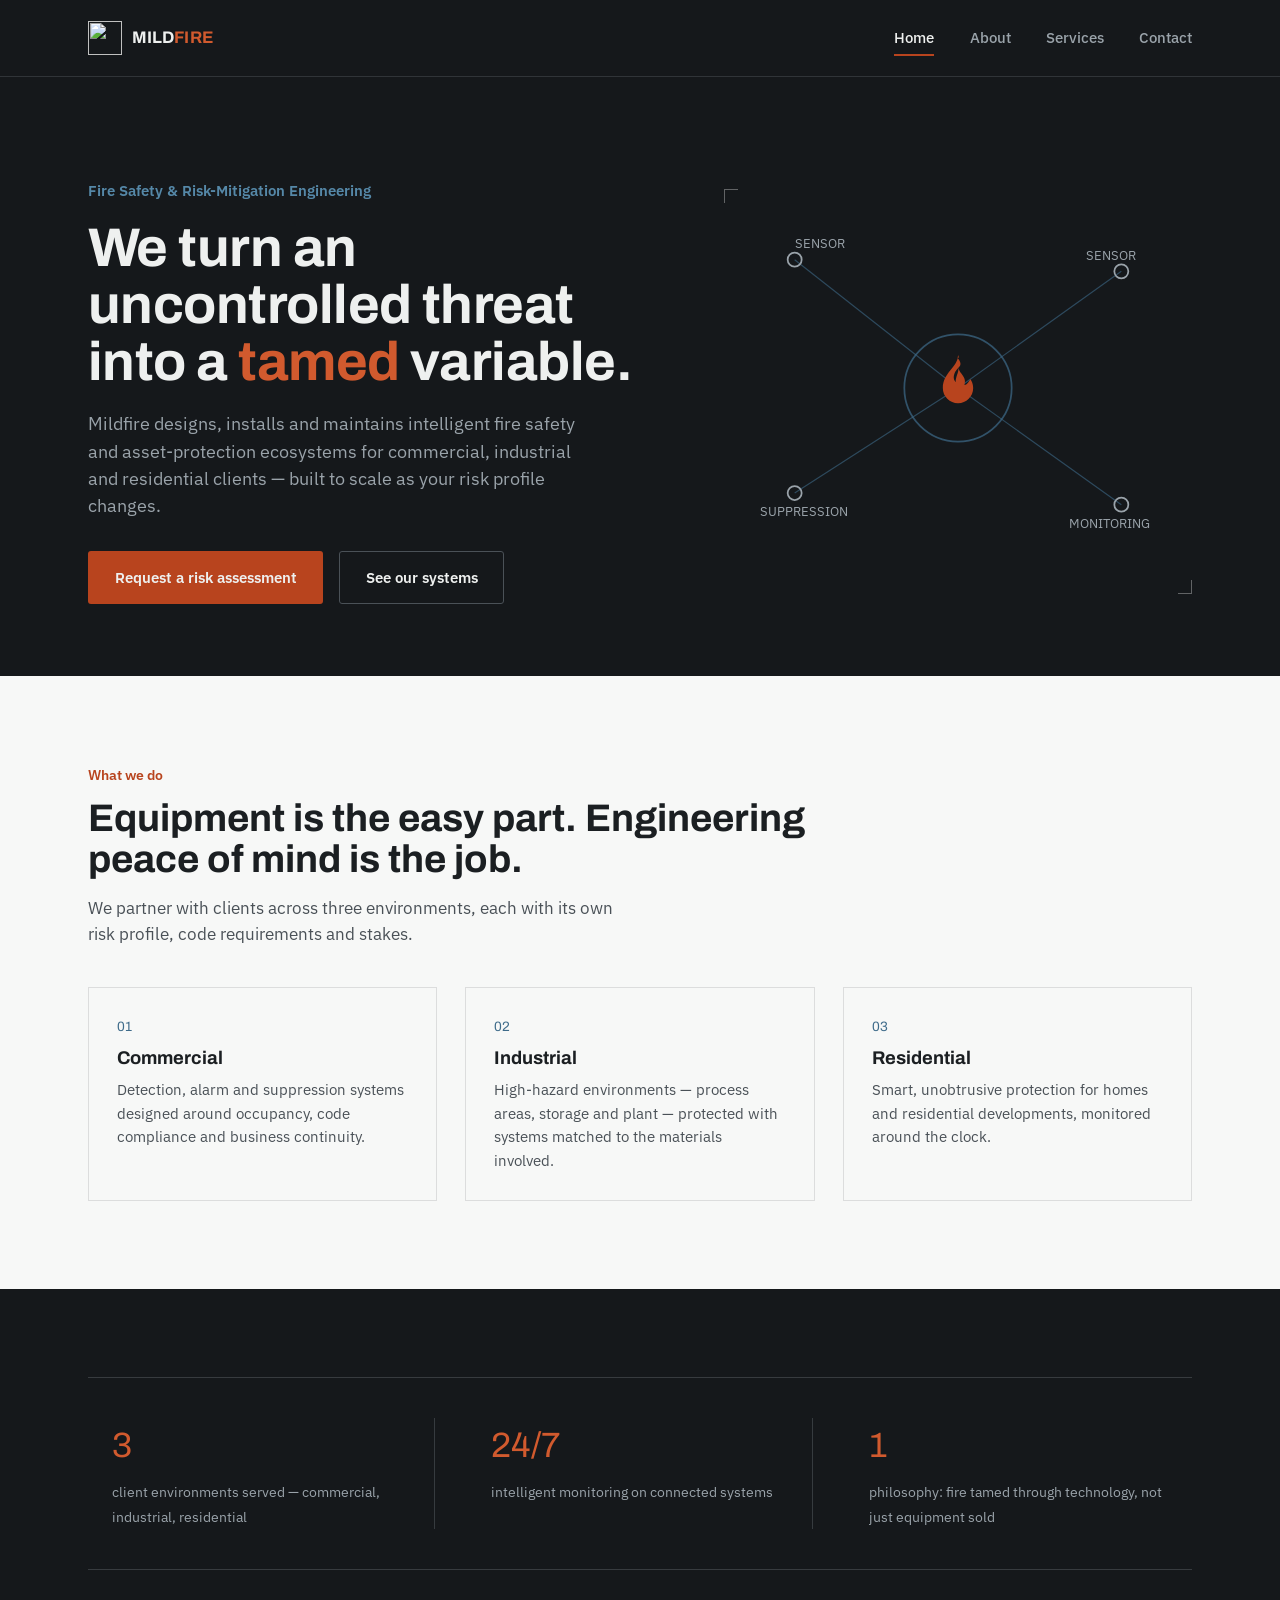
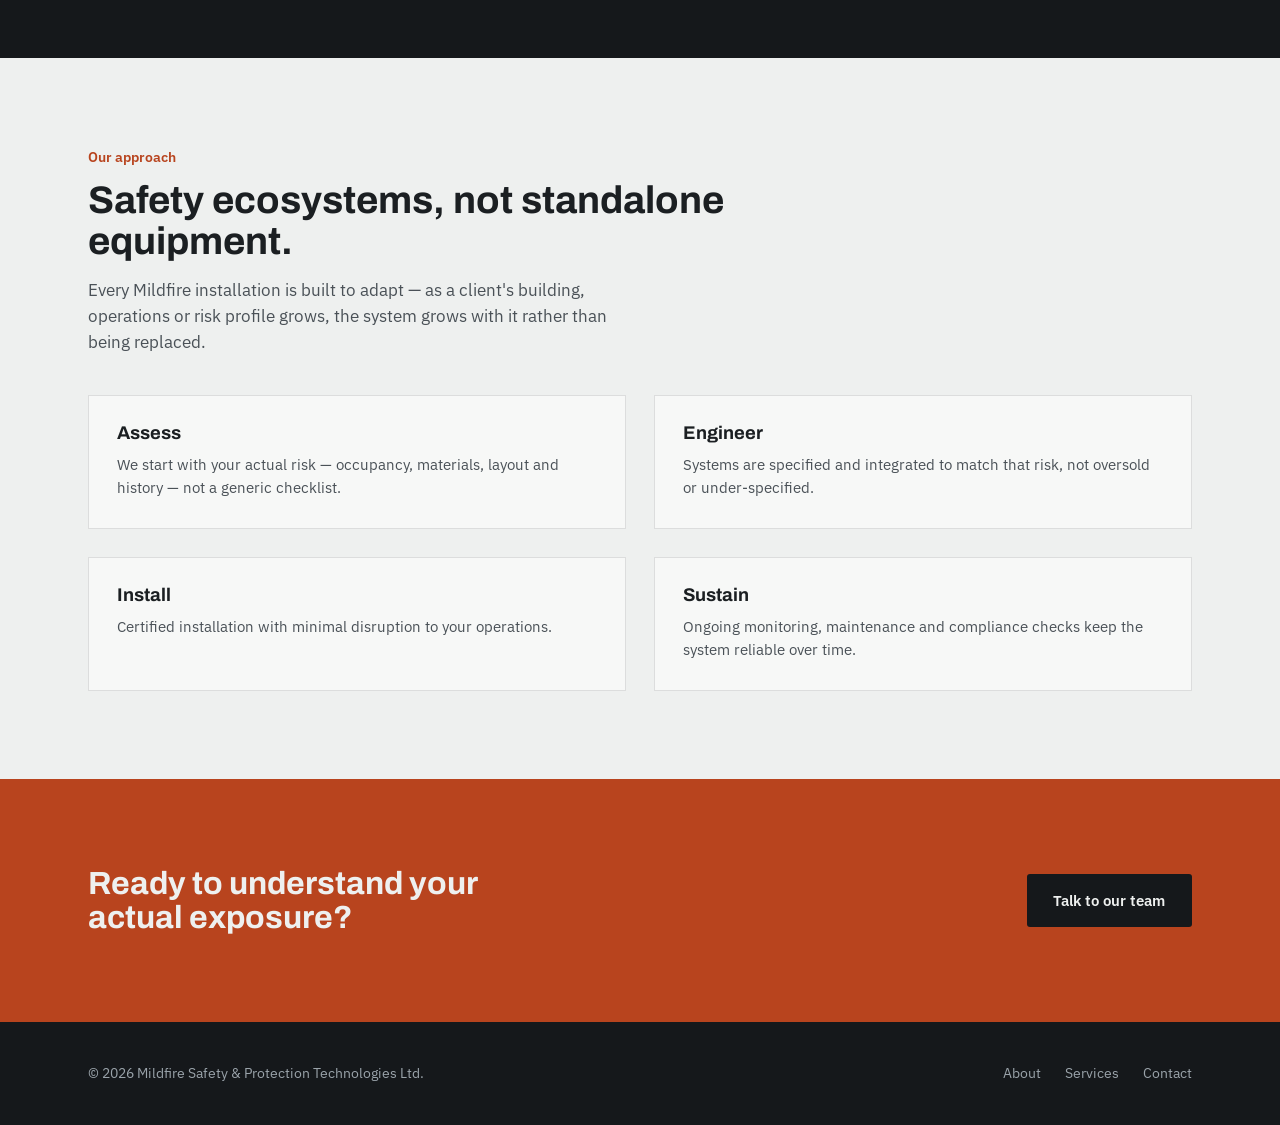
==== index.html @ b9a879fc "made log changes" ====
<!DOCTYPE html>
<html lang="en">
<head>
  <meta charset="UTF-8" />
  <meta name="viewport" content="width=device-width, initial-scale=1.0" />
  <title>Mildfire Safety &amp; Protection Technologies</title>
  <meta name="description" content="Mildfire engineers intelligent fire safety, asset protection and risk-mitigation systems for commercial, industrial and residential clients." />
  <link rel="preconnect" href="https://fonts.googleapis.com">
  <link rel="preconnect" href="https://fonts.gstatic.com" crossorigin>
  <link href="https://fonts.googleapis.com/css2?family=Archivo:wght@600;700;800&family=IBM+Plex+Sans:wght@400;500;600&display=swap" rel="stylesheet">
  <link rel="stylesheet" href="css/style.css" />
</head>
<body>

  <header class="site-header">
    <div class="container">
      <a href="index.html" class="brand">
        <img src="assets/images/logo.jpeg" alt="" class="brand-mark" />
        <span class="brand-name">MILD<span>FIRE</span></span>
      </a>
      <nav class="main-nav" aria-label="Primary">
        <ul>
          <li><a href="index.html" class="active">Home</a></li>
          <li><a href="about.html">About</a></li>
          <li><a href="services.html">Services</a></li>
          <li><a href="contact.html">Contact</a></li>
        </ul>
      </nav>
      <button class="nav-toggle" aria-label="Toggle menu" aria-expanded="false">☰</button>
    </div>
  </header>

  <main>
    <section class="hero">
      <div class="container">
        <div>
          <p class="hero-eyebrow">Fire Safety &amp; Risk-Mitigation Engineering</p>
          <h1>We turn an uncontrolled threat into a <em>tamed</em> variable.</h1>
          <p class="lede">Mildfire designs, installs and maintains intelligent fire safety and asset-protection ecosystems for commercial, industrial and residential clients — built to scale as your risk profile changes.</p>
          <div class="hero-actions">
            <a href="contact.html" class="btn btn-primary">Request a risk assessment</a>
            <a href="services.html" class="btn btn-ghost">See our systems</a>
          </div>
        </div>
        <div class="hero-art tick-frame">
          <svg viewBox="0 0 360 300" xmlns="http://www.w3.org/2000/svg">
            <g stroke="#3E6B8A" stroke-width="1" opacity="0.6" fill="none">
              <line x1="40" y1="40" x2="180" y2="150" />
              <line x1="320" y1="50" x2="180" y2="150" />
              <line x1="40" y1="240" x2="180" y2="150" />
              <line x1="320" y1="250" x2="180" y2="150" />
            </g>
            <g fill="none" stroke="#9AA3AA" stroke-width="1.5">
              <circle cx="40" cy="40" r="6" />
              <circle cx="320" cy="50" r="6" />
              <circle cx="40" cy="240" r="6" />
              <circle cx="320" cy="250" r="6" />
            </g>
            <circle cx="180" cy="150" r="46" stroke="#3E6B8A" stroke-width="1.5" fill="none" opacity="0.7" />
            <path d="M180 122c0 10-13 15-13 28a13 13 0 0 0 26 0c0-5-2.5-7.5-2.5-7.5s-2.5 5-5 5c2.5-7.5-5-10-5-15 0 5-2.5 7.5-2.5 12.5-2.5-2.5-2.5-7.5 2.5-12.5 2.5-2.5 2.5-5-2.5-10 2.5 2.5 2.5 2.5 2.5 0z" fill="#B8441E" />
            <text x="40" y="30" fill="#9AA3AA" font-family="IBM Plex Sans" font-size="11">SENSOR</text>
            <text x="290" y="40" fill="#9AA3AA" font-family="IBM Plex Sans" font-size="11">SENSOR</text>
            <text x="10" y="260" fill="#9AA3AA" font-family="IBM Plex Sans" font-size="11">SUPPRESSION</text>
            <text x="275" y="270" fill="#9AA3AA" font-family="IBM Plex Sans" font-size="11">MONITORING</text>
          </svg>
        </div>
      </div>
    </section>

    <section>
      <div class="container">
        <p class="section-label">What we do</p>
        <h2 class="section-heading">Equipment is the easy part. Engineering peace of mind is the job.</h2>
        <p class="section-intro">We partner with clients across three environments, each with its own risk profile, code requirements and stakes.</p>
        <div class="grid grid-3">
          <div class="card">
            <span class="index">01</span>
            <h3>Commercial</h3>
            <p>Detection, alarm and suppression systems designed around occupancy, code compliance and business continuity.</p>
          </div>
          <div class="card">
            <span class="index">02</span>
            <h3>Industrial</h3>
            <p>High-hazard environments — process areas, storage and plant — protected with systems matched to the materials involved.</p>
          </div>
          <div class="card">
            <span class="index">03</span>
            <h3>Residential</h3>
            <p>Smart, unobtrusive protection for homes and residential developments, monitored around the clock.</p>
          </div>
        </div>
      </div>
    </section>

    <section class="section-dark">
      <div class="container">
        <div class="stat-row">
          <div class="stat">
            <span class="stat-figure">3</span>
            <span class="stat-label">client environments served — commercial, industrial, residential</span>
          </div>
          <div class="stat">
            <span class="stat-figure">24/7</span>
            <span class="stat-label">intelligent monitoring on connected systems</span>
          </div>
          <div class="stat">
            <span class="stat-figure">1</span>
            <span class="stat-label">philosophy: fire tamed through technology, not just equipment sold</span>
          </div>
        </div>
      </div>
    </section>

    <section class="section-alt">
      <div class="container">
        <p class="section-label">Our approach</p>
        <h2 class="section-heading">Safety ecosystems, not standalone equipment.</h2>
        <p class="section-intro">Every Mildfire installation is built to adapt — as a client's building, operations or risk profile grows, the system grows with it rather than being replaced.</p>
        <div class="grid grid-2">
          <div class="card">
            <h3>Assess</h3>
            <p>We start with your actual risk — occupancy, materials, layout and history — not a generic checklist.</p>
          </div>
          <div class="card">
            <h3>Engineer</h3>
            <p>Systems are specified and integrated to match that risk, not oversold or under-specified.</p>
          </div>
          <div class="card">
            <h3>Install</h3>
            <p>Certified installation with minimal disruption to your operations.</p>
          </div>
          <div class="card">
            <h3>Sustain</h3>
            <p>Ongoing monitoring, maintenance and compliance checks keep the system reliable over time.</p>
          </div>
        </div>
      </div>
    </section>

    <section class="cta-band">
      <div class="container">
        <h2>Ready to understand your actual exposure?</h2>
        <a href="contact.html" class="btn btn-dark">Talk to our team</a>
      </div>
    </section>
  </main>

  <footer class="site-footer">
    <div class="container">
      <span>&copy; 2026 Mildfire Safety &amp; Protection Technologies Ltd.</span>
      <ul class="footer-links">
        <li><a href="about.html">About</a></li>
        <li><a href="services.html">Services</a></li>
        <li><a href="contact.html">Contact</a></li>
      </ul>
    </div>
  </footer>

  <script src="js/main.js"></script>
</body>
</html>
---- css/style.css ----
/* ==========================================================================
   Mildfire Safety & Protection Technologies — Design System
   ========================================================================== */

:root {
  --charcoal: #15181b;
  --charcoal-raised: #1c2023;
  --steel-white: #eef0ef;
  --paper: #f7f8f7;
  --ember: #b8441e;
  --ember-bright: #d15a2e;
  --signal: #3e6b8a;
  --signal-bright: #5588a8;
  --ash: #9aa3aa;
  --ash-dark: #4a5157;
  --ink: #1b1f22;

  --font-display: "Archivo", sans-serif;
  --font-body: "IBM Plex Sans", sans-serif;

  --gutter: clamp(1.25rem, 4vw, 3rem);
  --max-width: 1200px;
}

*, *::before, *::after { box-sizing: border-box; }
html { scroll-behavior: smooth; }

body {
  margin: 0;
  font-family: var(--font-body);
  background: var(--paper);
  color: var(--ink);
  line-height: 1.55;
  -webkit-font-smoothing: antialiased;
}

img { max-width: 100%; display: block; }
a { color: inherit; }

h1, h2, h3, h4 {
  font-family: var(--font-display);
  line-height: 1.05;
  margin: 0;
  font-weight: 700;
}

p { margin: 0 0 1rem; max-width: 62ch; }

.container {
  max-width: var(--max-width);
  margin: 0 auto;
  padding: 0 var(--gutter);
}

a:focus-visible, button:focus-visible, input:focus-visible, textarea:focus-visible {
  outline: 2px solid var(--signal);
  outline-offset: 3px;
}

@media (prefers-reduced-motion: reduce) {
  * { animation: none !important; transition: none !important; scroll-behavior: auto !important; }
}

/* Header / Nav */
.site-header {
  background: var(--charcoal);
  color: var(--steel-white);
  position: sticky;
  top: 0;
  z-index: 50;
  border-bottom: 1px solid rgba(154, 163, 170, 0.2);
}

.site-header .container {
  display: flex;
  align-items: center;
  justify-content: space-between;
  height: 76px;
}

.brand { display: flex; align-items: center; gap: 0.6rem; text-decoration: none; color: var(--steel-white); }
.brand-mark { width: 34px; height: 34px; flex-shrink: 0; }
.brand-name { font-family: var(--font-display); font-weight: 700; font-size: 1.05rem; letter-spacing: 0.01em; }
.brand-name span { color: var(--ember-bright); }

.main-nav ul { list-style: none; display: flex; gap: 2.2rem; margin: 0; padding: 0; }

.main-nav a {
  text-decoration: none;
  color: var(--ash);
  font-size: 0.95rem;
  font-weight: 500;
  padding: 0.4rem 0;
  border-bottom: 2px solid transparent;
  transition: color 0.15s ease, border-color 0.15s ease;
}

.main-nav a:hover, .main-nav a.active { color: var(--steel-white); border-bottom-color: var(--ember); }

.nav-toggle {
  display: none;
  background: none;
  border: 1px solid var(--ash);
  border-radius: 4px;
  color: var(--steel-white);
  padding: 0.4rem 0.6rem;
  font-size: 1rem;
}

@media (max-width: 760px) {
  .main-nav {
    display: none;
    position: absolute;
    top: 76px;
    left: 0;
    right: 0;
    background: var(--charcoal);
    border-bottom: 1px solid rgba(154, 163, 170, 0.2);
  }
  .main-nav.open { display: block; }
  .main-nav ul { flex-direction: column; gap: 0; padding: 0.5rem var(--gutter) 1.25rem; }
  .main-nav a { display: block; padding: 0.75rem 0; }
  .nav-toggle { display: inline-flex; }
}

/* Tick-mark frame */
.tick-frame { position: relative; }
.tick-frame::before, .tick-frame::after {
  content: "";
  position: absolute;
  width: 14px;
  height: 14px;
  border: 1px solid currentColor;
  opacity: 0.35;
}
.tick-frame::before { top: 0; left: 0; border-right: none; border-bottom: none; }
.tick-frame::after { bottom: 0; right: 0; border-left: none; border-top: none; }

/* Hero */
.hero {
  background: var(--charcoal);
  color: var(--steel-white);
  padding: clamp(3rem, 8vw, 6.5rem) 0 clamp(2.5rem, 6vw, 4.5rem);
  overflow: hidden;
}

.hero .container {
  display: grid;
  grid-template-columns: 1.1fr 0.9fr;
  gap: clamp(2rem, 5vw, 4rem);
  align-items: center;
}

@media (max-width: 900px) {
  .hero .container { grid-template-columns: 1fr; }
}

.hero-eyebrow { color: var(--signal-bright); font-size: 0.95rem; font-weight: 600; margin-bottom: 1rem; }
.hero h1 { font-size: clamp(2.2rem, 5vw, 3.4rem); letter-spacing: -0.01em; margin-bottom: 1.25rem; }
.hero h1 em { font-style: normal; color: var(--ember-bright); }
.hero p.lede { color: var(--ash); font-size: 1.1rem; max-width: 46ch; margin-bottom: 2rem; }
.hero-actions { display: flex; gap: 1rem; flex-wrap: wrap; }
.hero-art { color: var(--steel-white); padding: 1.5rem; }

/* Buttons */
.btn {
  display: inline-block;
  font-family: var(--font-body);
  font-weight: 600;
  font-size: 0.95rem;
  padding: 0.85rem 1.6rem;
  border-radius: 3px;
  text-decoration: none;
  border: 1px solid transparent;
  cursor: pointer;
  transition: background 0.15s ease, color 0.15s ease, border-color 0.15s ease;
}

.btn-primary { background: var(--ember); color: var(--steel-white); }
.btn-primary:hover { background: var(--ember-bright); }
.btn-ghost { background: transparent; color: var(--steel-white); border-color: var(--ash-dark); }
.btn-ghost:hover { border-color: var(--steel-white); }
.btn-dark { background: var(--charcoal); color: var(--steel-white); }
.btn-dark:hover { background: var(--charcoal-raised); }

/* Sections */
section { padding: clamp(3rem, 7vw, 5.5rem) 0; }
.section-label { font-size: 0.9rem; font-weight: 600; color: var(--ember); margin-bottom: 0.75rem; }
.section-heading { font-size: clamp(1.7rem, 3.5vw, 2.4rem); max-width: 34ch; margin-bottom: 1rem; }
.section-intro { color: var(--ash-dark); font-size: 1.05rem; max-width: 55ch; margin-bottom: 2.5rem; }
.section-alt { background: var(--steel-white); }
.section-dark { background: var(--charcoal); color: var(--steel-white); }
.section-dark .section-intro { color: var(--ash); }

.grid { display: grid; gap: 1.75rem; }
.grid-3 { grid-template-columns: repeat(3, 1fr); }
.grid-2 { grid-template-columns: repeat(2, 1fr); }

@media (max-width: 860px) {
  .grid-3, .grid-2 { grid-template-columns: 1fr; }
}

.card { padding: 1.75rem; border: 1px solid rgba(27, 31, 34, 0.12); background: var(--paper); }
.section-dark .card { border-color: rgba(238, 240, 239, 0.15); background: var(--charcoal-raised); }
.card .index { font-family: var(--font-display); font-size: 0.85rem; color: var(--signal); margin-bottom: 0.75rem; display: block; }
.card h3 { font-size: 1.15rem; margin-bottom: 0.6rem; }
.card p { color: var(--ash-dark); font-size: 0.95rem; margin-bottom: 0; }
.section-dark .card p { color: var(--ash); }

/* Stat row */
.stat-row {
  display: grid;
  grid-template-columns: repeat(3, 1fr);
  gap: 2rem;
  border-top: 1px solid rgba(154, 163, 170, 0.25);
  border-bottom: 1px solid rgba(154, 163, 170, 0.25);
  padding: 2.5rem 0;
}

@media (max-width: 700px) {
  .stat-row { grid-template-columns: 1fr; gap: 1.5rem; }
}

.stat { padding: 0 1.5rem; }
.stat:not(:last-child) { border-right: 1px solid rgba(154, 163, 170, 0.25); }

@media (max-width: 700px) {
  .stat:not(:last-child) { border-right: none; border-bottom: 1px solid rgba(154, 163, 170, 0.25); padding-bottom: 1.5rem; }
}

.stat-figure { font-family: var(--font-display); font-size: 2.2rem; color: var(--ember-bright); display: block; margin-bottom: 0.4rem; }
.stat-label { color: var(--ash); font-size: 0.9rem; }

/* Page header */
.page-header { background: var(--charcoal); color: var(--steel-white); padding: clamp(2.5rem, 6vw, 4rem) 0 clamp(2rem, 4vw, 3rem); }
.page-header .section-label { color: var(--signal-bright); }
.page-header h1 { font-size: clamp(2rem, 4.5vw, 3rem); max-width: 20ch; }

/* Steps */
.steps { list-style: none; margin: 0; padding: 0; counter-reset: step; }
.steps li {
  counter-increment: step;
  display: grid;
  grid-template-columns: 3rem 1fr;
  gap: 1.25rem;
  padding: 1.5rem 0;
  border-top: 1px solid rgba(27, 31, 34, 0.12);
}
.steps li::before { content: counter(step, decimal-leading-zero); font-family: var(--font-display); font-size: 1.1rem; color: var(--ember); }
.steps li h3 { font-size: 1.1rem; margin-bottom: 0.4rem; }
.steps li p { color: var(--ash-dark); margin-bottom: 0; }

/* Values */
.value-item { border-left: 2px solid var(--ember); padding-left: 1.25rem; }
.value-item h3 { font-size: 1.05rem; margin-bottom: 0.5rem; }
.value-item p { color: var(--ash-dark); font-size: 0.95rem; }

/* CTA band */
.cta-band { background: var(--ember); color: var(--steel-white); text-align: left; }
.cta-band .container { display: flex; align-items: center; justify-content: space-between; gap: 2rem; flex-wrap: wrap; }
.cta-band h2 { font-size: clamp(1.5rem, 3vw, 2rem); max-width: 24ch; }
.cta-band .btn-dark { flex-shrink: 0; }

/* Contact page */
.contact-layout { display: grid; grid-template-columns: 1fr 1fr; gap: clamp(2rem, 5vw, 4rem); }

@media (max-width: 860px) {
  .contact-layout { grid-template-columns: 1fr; }
}

.contact-details dl { margin: 0; }
.contact-details dt { font-family: var(--font-display); font-size: 0.85rem; color: var(--ember); margin-top: 1.5rem; }
.contact-details dt:first-child { margin-top: 0; }
.contact-details dd { margin: 0.35rem 0 0; color: var(--ink); }

.form-field { margin-bottom: 1.25rem; }
.form-field label { display: block; font-size: 0.9rem; font-weight: 600; margin-bottom: 0.4rem; }

.form-field input, .form-field select, .form-field textarea {
  width: 100%;
  padding: 0.75rem 0.9rem;
  border: 1px solid rgba(27, 31, 34, 0.25);
  background: var(--paper);
  font-family: var(--font-body);
  font-size: 0.95rem;
  color: var(--ink);
}

.form-field textarea { min-height: 130px; resize: vertical; }
.form-note { font-size: 0.85rem; color: var(--ash-dark); margin-top: 0.75rem; }

/* Footer */
.site-footer { background: var(--charcoal); color: var(--ash); padding: 2.5rem 0; font-size: 0.9rem; }
.site-footer .container { display: flex; justify-content: space-between; align-items: center; flex-wrap: wrap; gap: 1rem; }
.site-footer a { color: var(--ash); text-decoration: none; }
.site-footer a:hover { color: var(--steel-white); }
.footer-links { display: flex; gap: 1.5rem; list-style: none; margin: 0; padding: 0; }
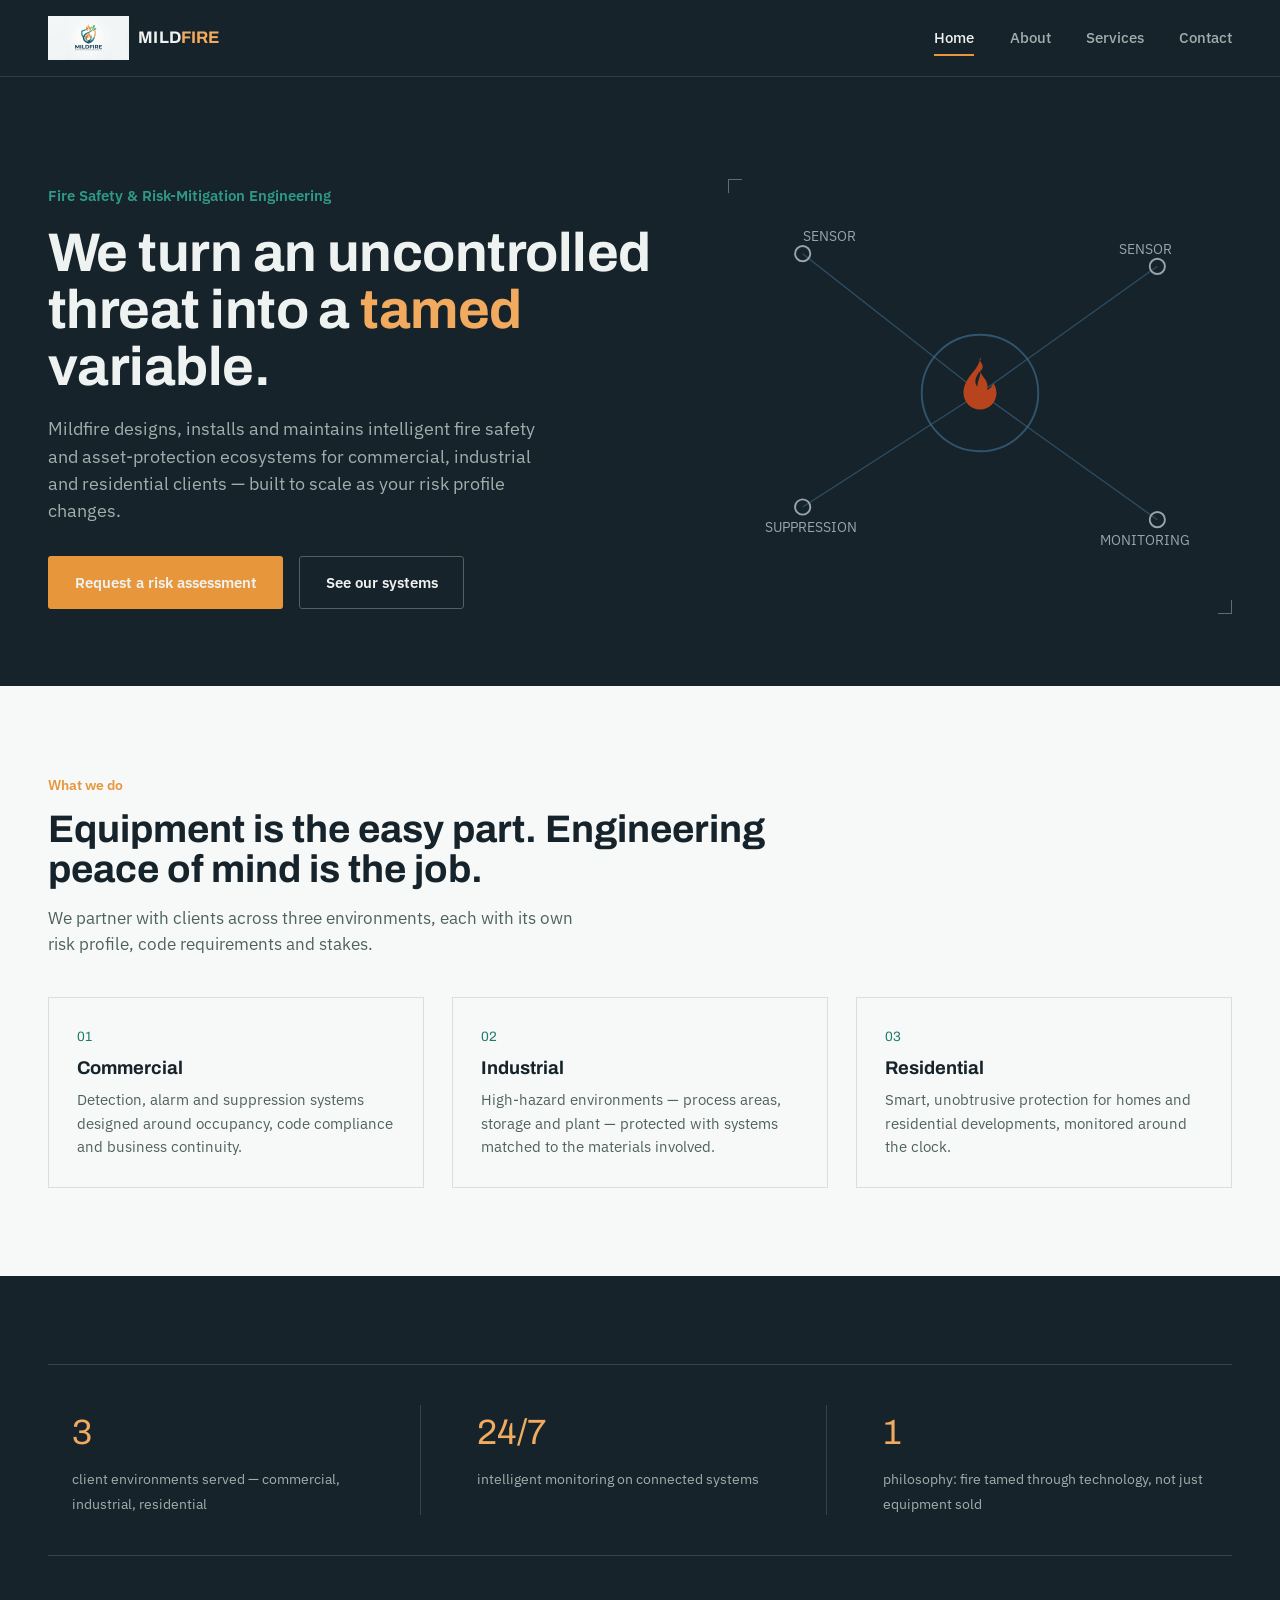
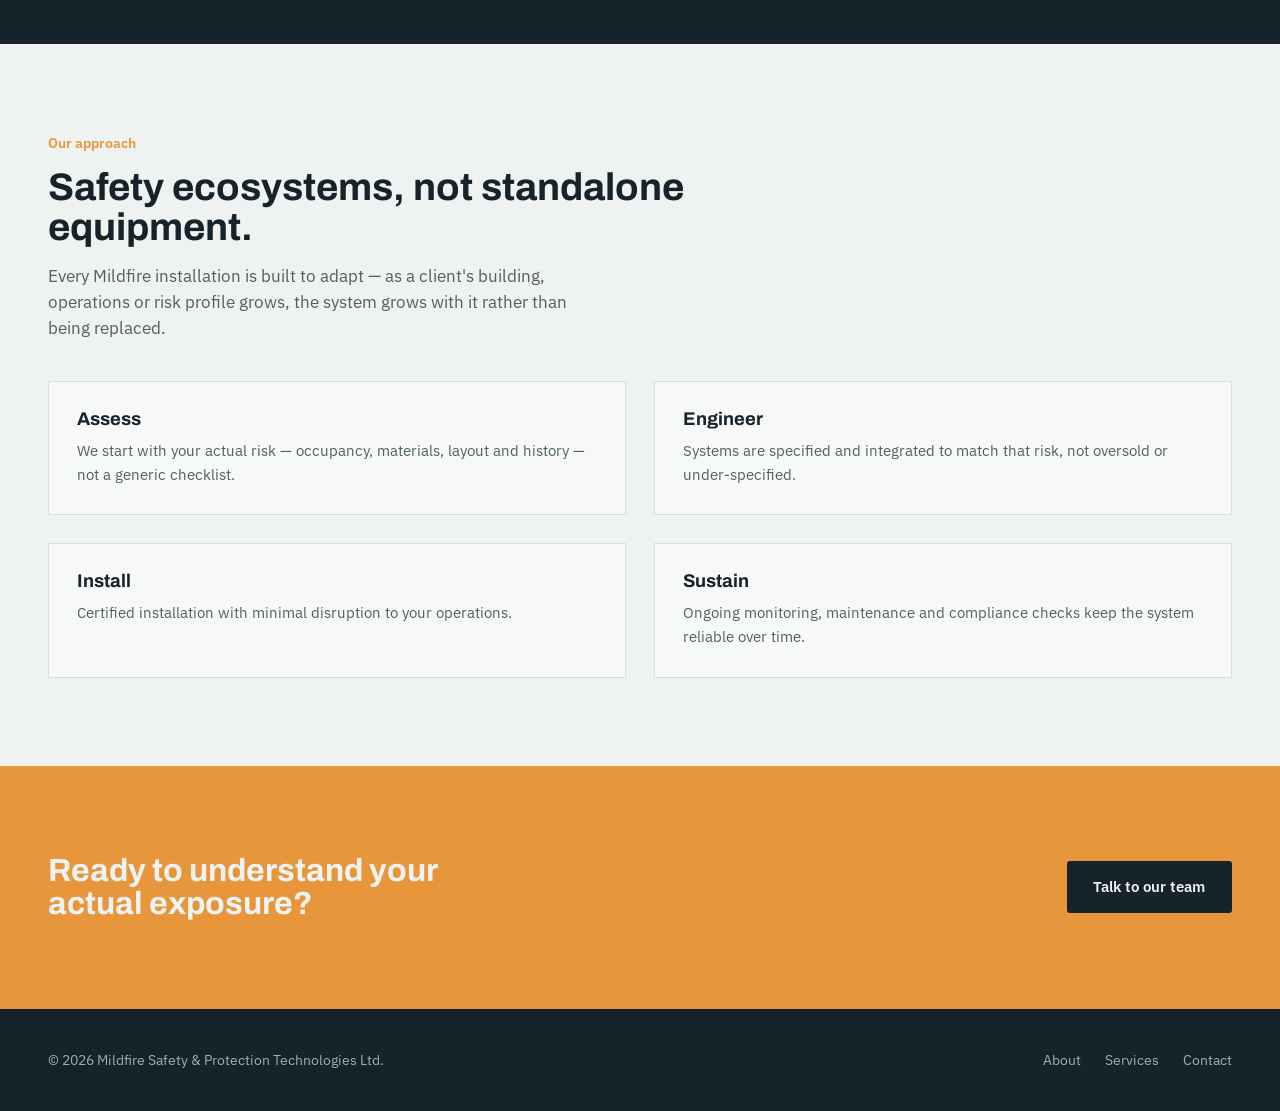
==== commit dfa31d50: "Fix logo" ====
--- a/index.html
+++ b/index.html
@@ -15,7 +15,7 @@
   <header class="site-header">
     <div class="container">
       <a href="index.html" class="brand">
-        <img src="assets/images/logo.jpeg" alt="" class="brand-mark" />
+        <img src="assets/logo.jpeg" alt="" class="brand-mark" />
         <span class="brand-name">MILD<span>FIRE</span></span>
       </a>
       <nav class="main-nav" aria-label="Primary">
--- a/css/style.css
+++ b/css/style.css
@@ -3,23 +3,23 @@
    ========================================================================== */
 
 :root {
-  --charcoal: #15181b;
-  --charcoal-raised: #1c2023;
-  --steel-white: #eef0ef;
-  --paper: #f7f8f7;
-  --ember: #b8441e;
-  --ember-bright: #d15a2e;
-  --signal: #3e6b8a;
-  --signal-bright: #5588a8;
-  --ash: #9aa3aa;
-  --ash-dark: #4a5157;
-  --ink: #1b1f22;
+   --charcoal: #16232b;
+  --charcoal-raised: #1e2f38;
+  --steel-white: #eef2f0;
+  --paper: #f7f9f8;
+  --ember: #e8963c;
+  --ember-bright: #f2ab5e;
+  --signal: #1f7a6c;
+  --signal-bright: #2f9987;
+  --ash: #9fb0ac;
+  --ash-dark: #4f625d;
+  --ink: #16232b;
 
   --font-display: "Archivo", sans-serif;
   --font-body: "IBM Plex Sans", sans-serif;
 
   --gutter: clamp(1.25rem, 4vw, 3rem);
-  --max-width: 1200px;
+
 }
 
 *, *::before, *::after { box-sizing: border-box; }
@@ -79,7 +79,7 @@
 }
 
 .brand { display: flex; align-items: center; gap: 0.6rem; text-decoration: none; color: var(--steel-white); }
-.brand-mark { width: 34px; height: 34px; flex-shrink: 0; }
+.brand-mark { width: auto; height: 44px; flex-shrink: 0; }
 .brand-name { font-family: var(--font-display); font-weight: 700; font-size: 1.05rem; letter-spacing: 0.01em; }
 .brand-name span { color: var(--ember-bright); }
 
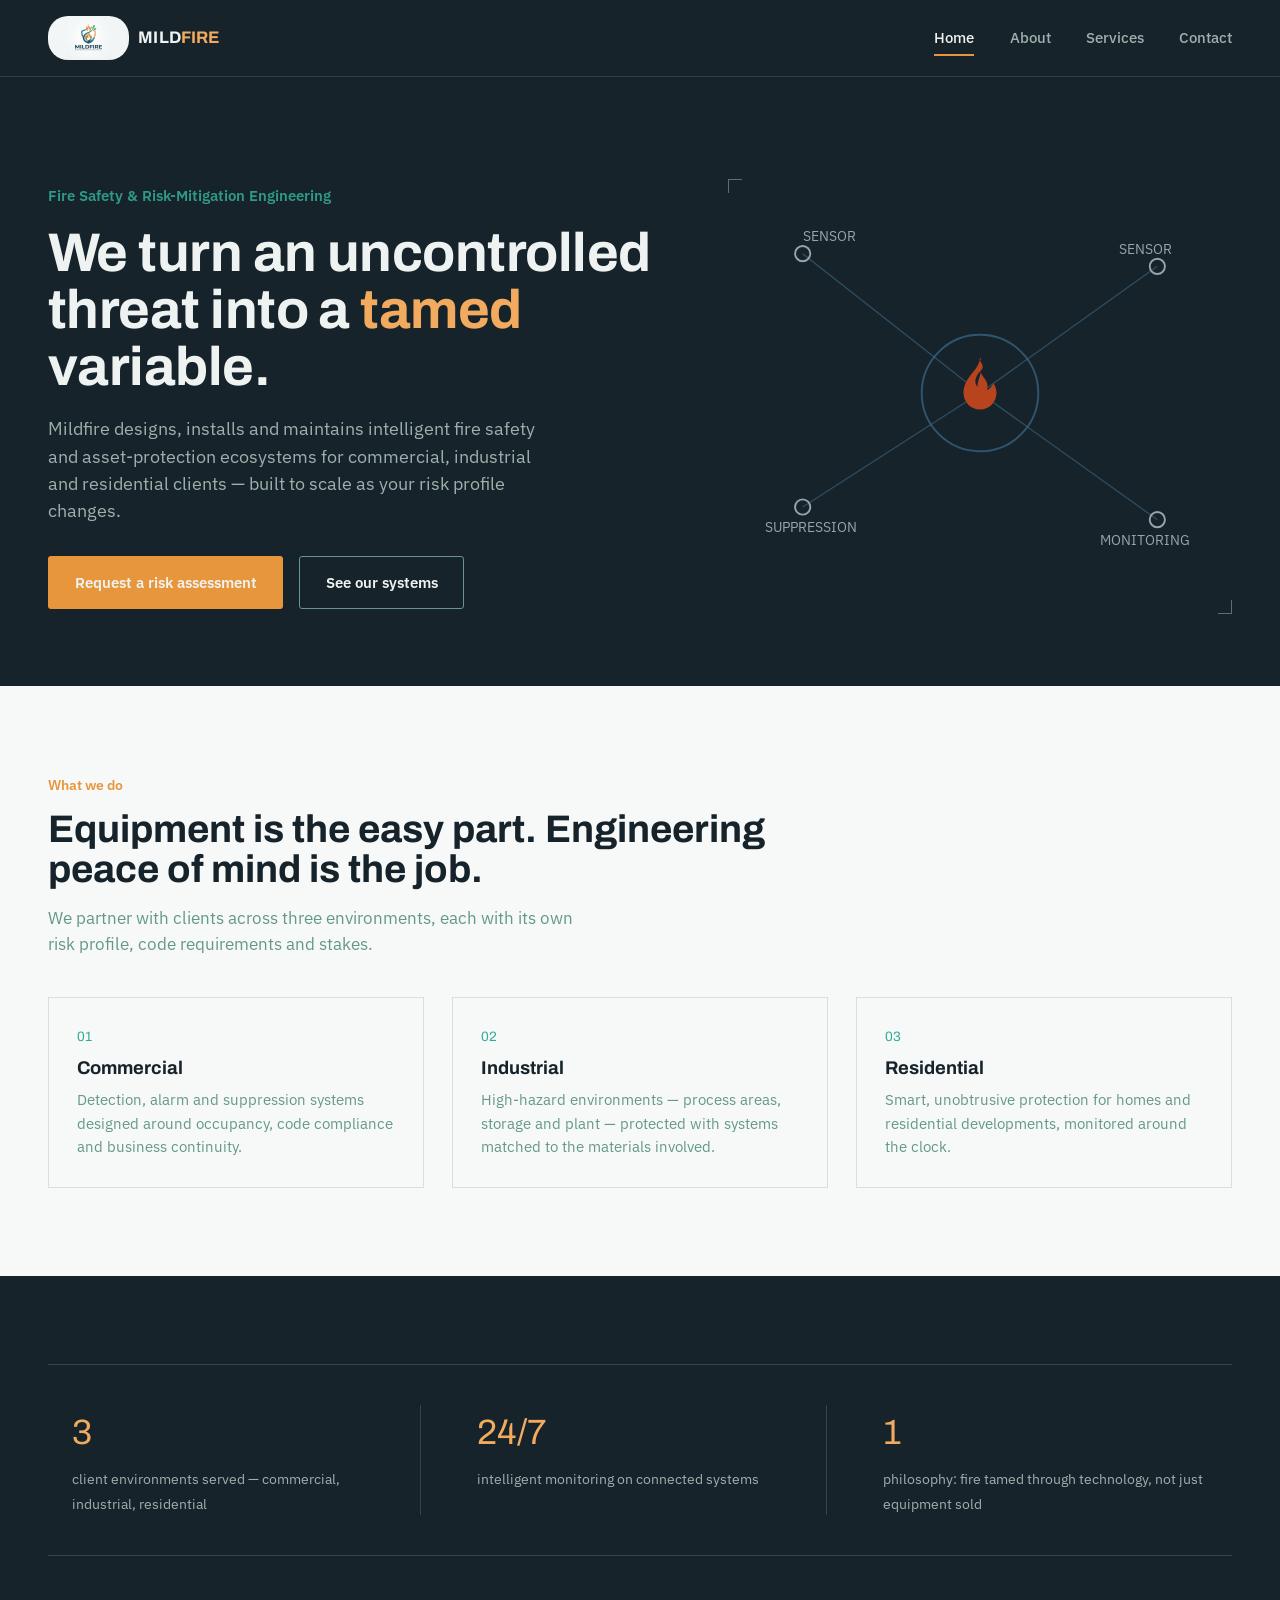
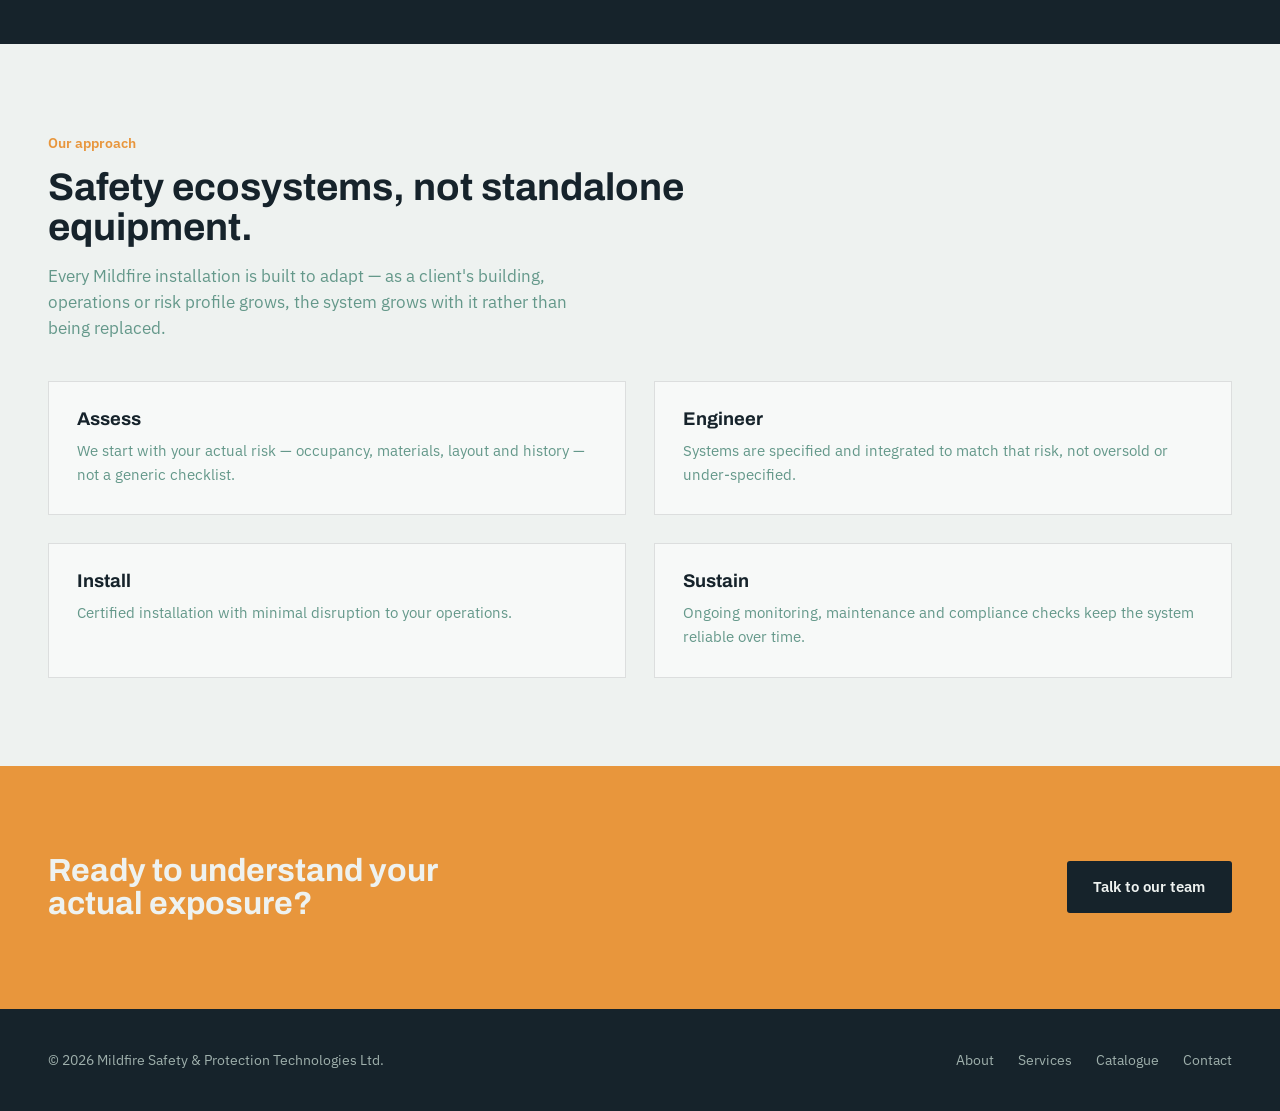
==== commit bf5c4e40: "Fix logo boarder" ====
--- a/index.html
+++ b/index.html
@@ -151,6 +151,7 @@
       <ul class="footer-links">
         <li><a href="about.html">About</a></li>
         <li><a href="services.html">Services</a></li>
+      <li><a href="catalogue.html">Catalogue</a></li>
         <li><a href="contact.html">Contact</a></li>
       </ul>
     </div>
--- a/css/style.css
+++ b/css/style.css
@@ -9,10 +9,10 @@
   --paper: #f7f9f8;
   --ember: #e8963c;
   --ember-bright: #f2ab5e;
-  --signal: #1f7a6c;
+  --signal: #32a997;
   --signal-bright: #2f9987;
   --ash: #9fb0ac;
-  --ash-dark: #4f625d;
+  --ash-dark: #64988a;
   --ink: #16232b;
 
   --font-display: "Archivo", sans-serif;
@@ -79,7 +79,7 @@
 }
 
 .brand { display: flex; align-items: center; gap: 0.6rem; text-decoration: none; color: var(--steel-white); }
-.brand-mark { width: auto; height: 44px; flex-shrink: 0; }
+.brand-mark { width: auto; height: 44px; flex-shrink: 0; border-radius: 20px; }
 .brand-name { font-family: var(--font-display); font-weight: 700; font-size: 1.05rem; letter-spacing: 0.01em; }
 .brand-name span { color: var(--ember-bright); }
 
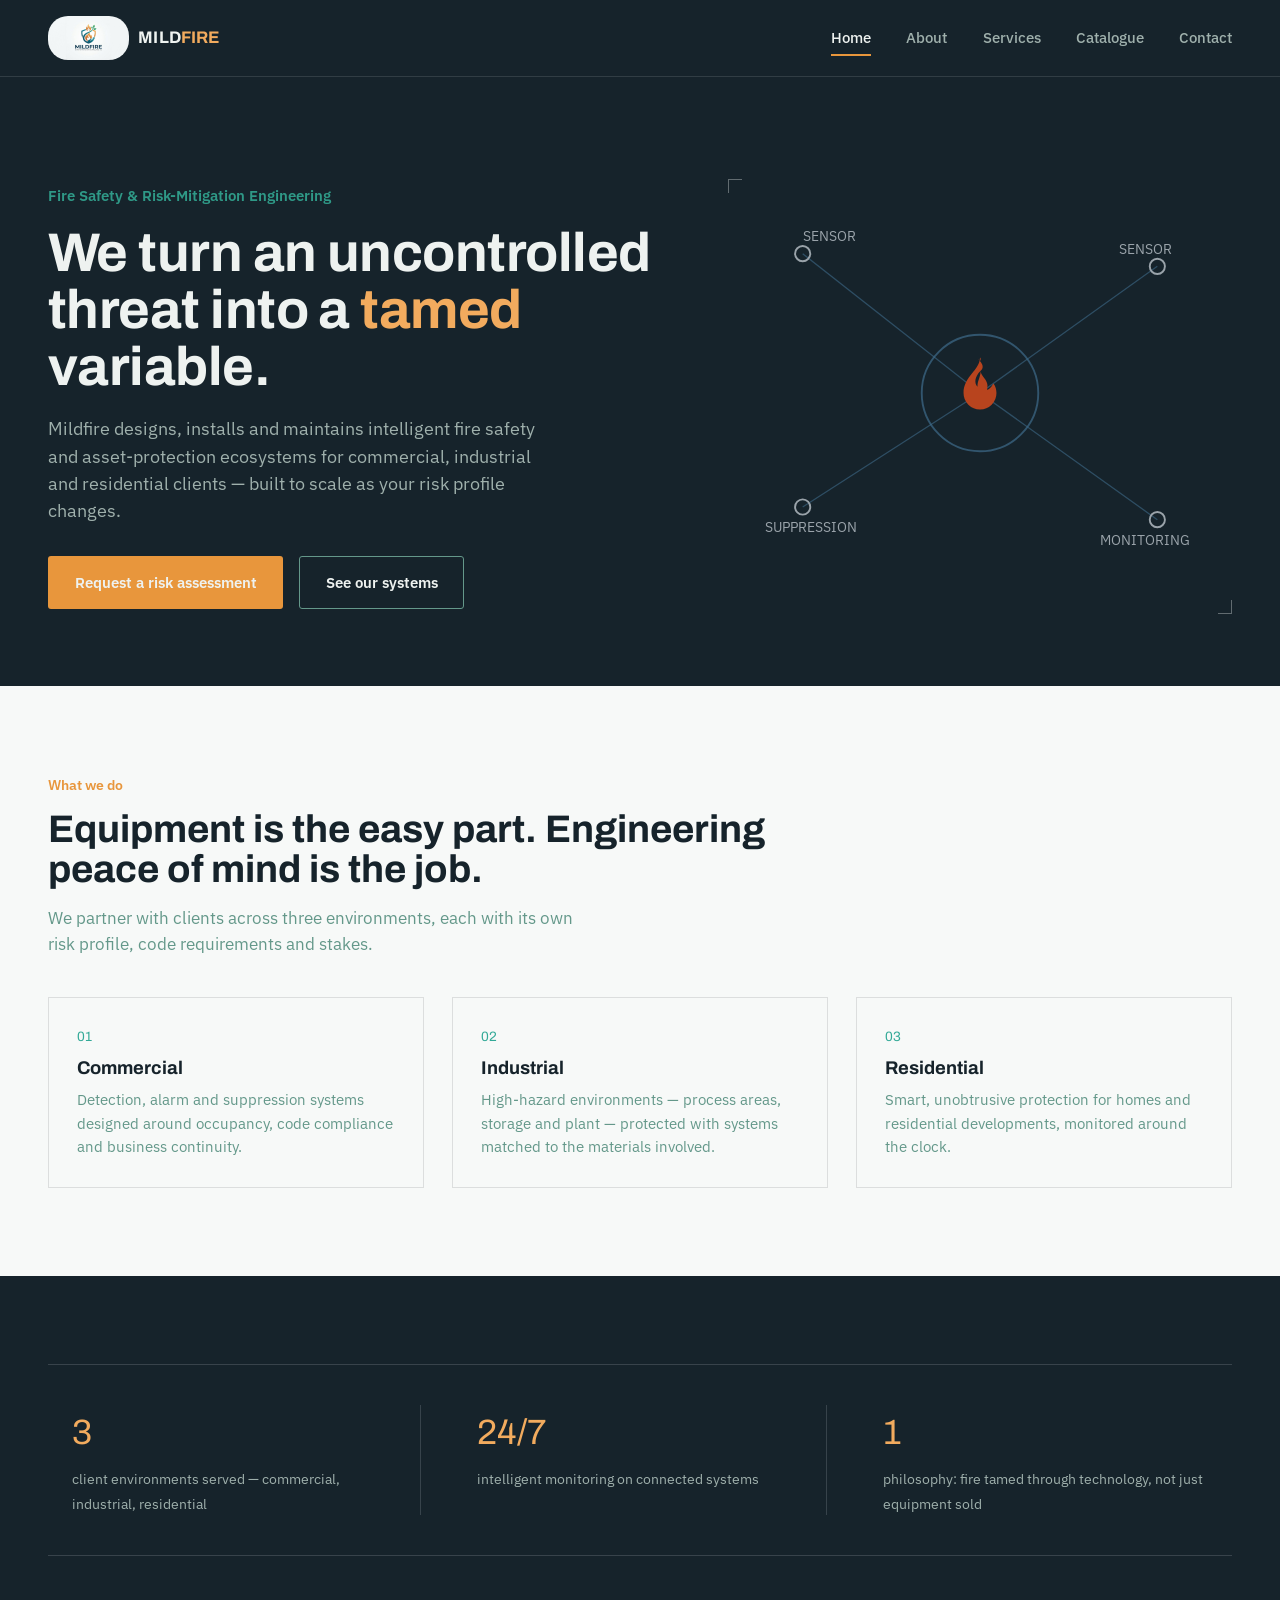
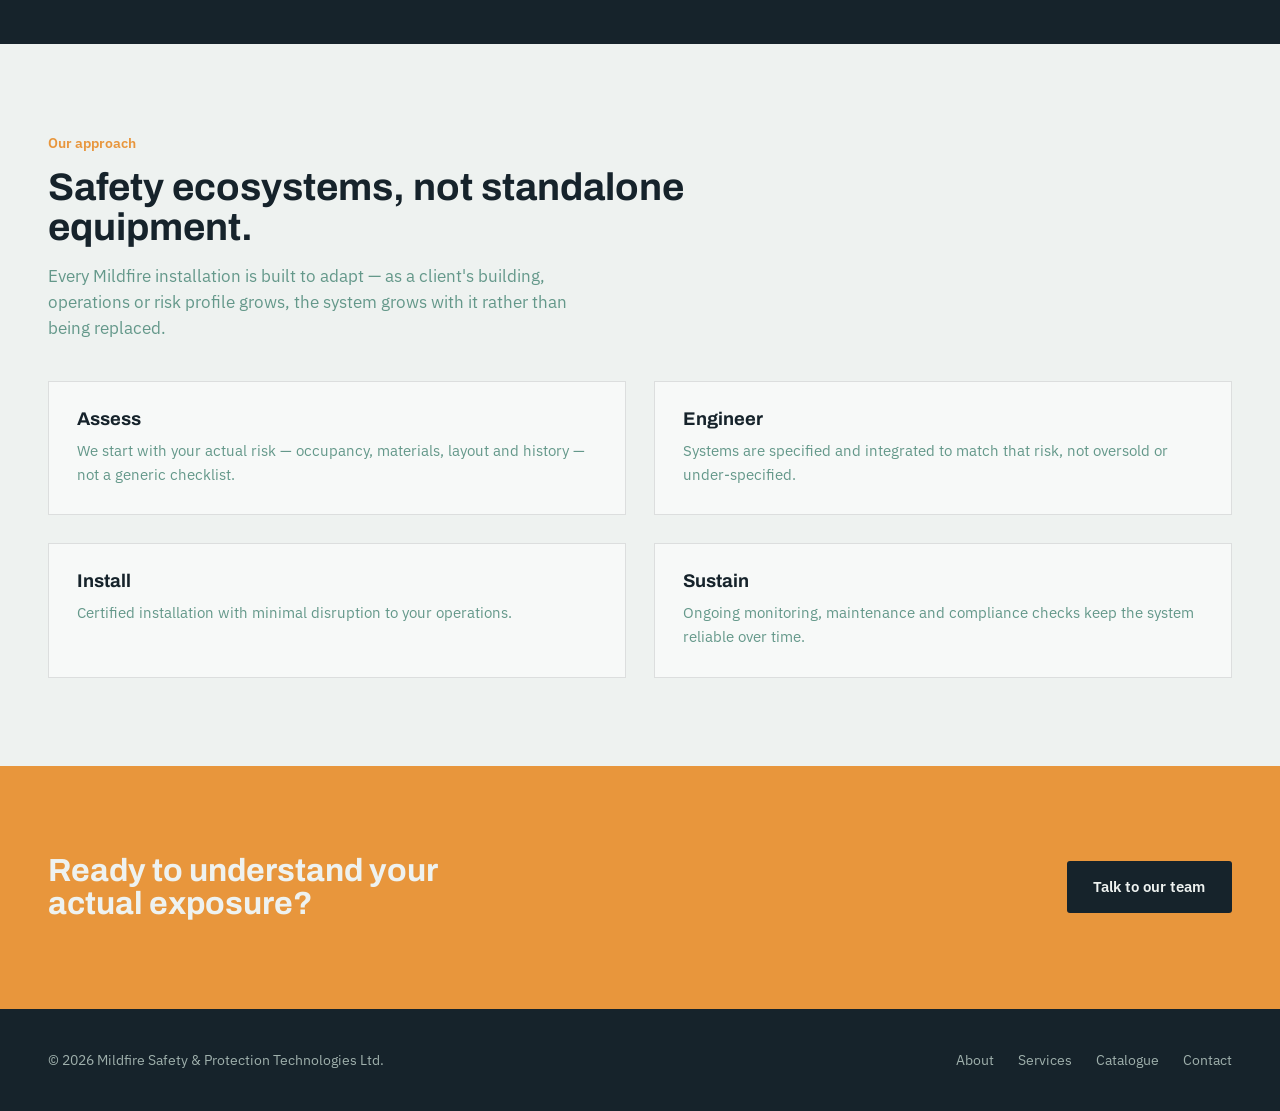
==== commit 6cced9b0: "added a catalogue page" ====
--- a/index.html
+++ b/index.html
@@ -23,6 +23,7 @@
           <li><a href="index.html" class="active">Home</a></li>
           <li><a href="about.html">About</a></li>
           <li><a href="services.html">Services</a></li>
+          <li><a href="catalogue.html">Catalogue</a></li>
           <li><a href="contact.html">Contact</a></li>
         </ul>
       </nav>
